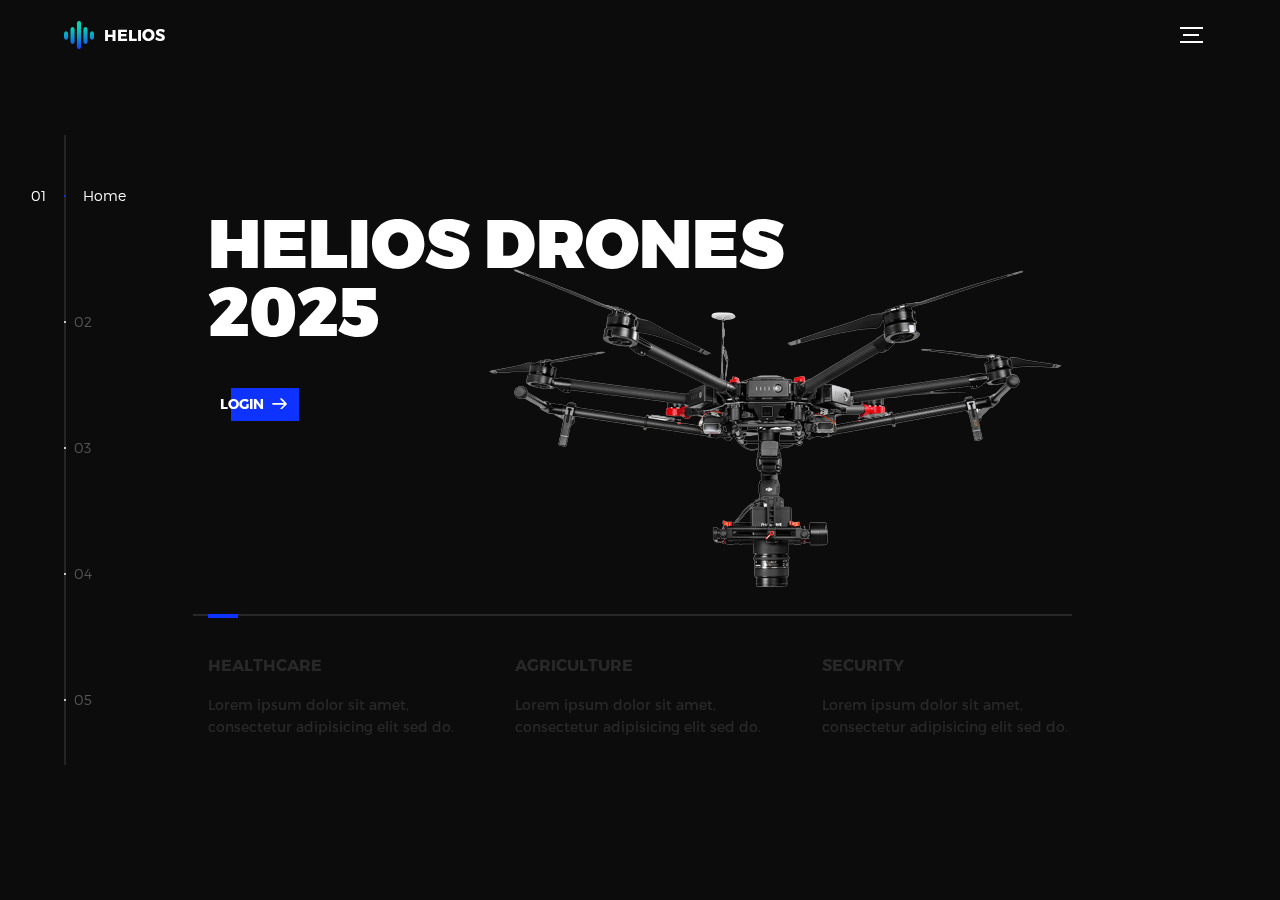
==== index.html @ ccc256ac "fix" ====
<!DOCTYPE html>
<html lang="en">
<head>
  <title>Marxvim Helios</title>
  <meta charset="utf-8">
  <meta name="viewport" content="width=device-width, initial-scale=1">
  <meta http-equiv="X-UA-Compatible" content="IE=edge">
  <meta name="description" content="HTML5 website template">
  <meta name="keywords" content="global, template, html, sass, jquery">
  <meta name="author" content="Bucky Maler">
  <link rel="stylesheet" href="assets/css/main.css">
</head>
<body>

<!-- notification for small viewports and landscape oriented smartphones -->
<div class="device-notification">
  <a class="device-notification--logo" href="#0">
    <img src="assets/img/logo.png" alt="Global">
    <p>Marxvim Helios</p>
  </a>
  <p class="device-notification--message">Global has so much to offer that we must request you orient your device to portrait or find a larger screen. You won't be disappointed.</p>
</div>

<div class="perspective effect-rotate-left">
  <div class="container"><div class="outer-nav--return"></div>
    <div id="viewport" class="l-viewport">
      <div class="l-wrapper">
        <header class="header">
          <a class="header--logo" href="#0">
            <img src="assets/img/logo.png" alt="Global">
            <p>Helios</p>
          </a>
          <button class="header--cta cta">Hire Us</button>
          <div class="header--nav-toggle">
            <span></span>
          </div>
        </header>
        <nav class="l-side-nav">
          <ul class="side-nav">
            <li class="is-active"><span>Home</span></li>
            <li><span>Works</span></li>
            <li><span>About</span></li>
            <li><span>Contact</span></li>
            <li><span>Hire us</span></li>
          </ul>
        </nav>
        <ul class="l-main-content main-content">
          <li class="l-section section section--is-active">
            <div class="intro">
              <div class="intro--banner">
                <h1>HELIOS DRONES<br>2025</h1>
                <button class="cta">Login
                  <svg version="1.1" id="Layer_1" xmlns="http://www.w3.org/2000/svg" xmlns:xlink="http://www.w3.org/1999/xlink" x="0px" y="0px" viewBox="0 0 150 118" style="enable-background:new 0 0 150 118;" xml:space="preserve">
                  <g transform="translate(0.000000,118.000000) scale(0.100000,-0.100000)">
                    <path d="M870,1167c-34-17-55-57-46-90c3-15,81-100,194-211l187-185l-565-1c-431,0-571-3-590-13c-55-28-64-94-18-137c21-20,33-20,597-20h575l-192-193C800,103,794,94,849,39c20-20,39-29,61-29c28,0,63,30,298,262c147,144,272,271,279,282c30,51,23,60-219,304C947,1180,926,1196,870,1167z"/>
                  </g>
                  </svg>
                  <span class="btn-background"></span>
                </button>
                <img src="assets/img/hero-b.png" alt="Welcome">
              </div>
              <div class="intro--options">
                <a href="#0">
                  <h3>HEALTHCARE</h3>
                  <p>Lorem ipsum dolor sit amet, consectetur adipisicing elit sed do.</p>
                </a>
                <a href="#0">
                  <h3>AGRICULTURE</h3>
                  <p>Lorem ipsum dolor sit amet, consectetur adipisicing elit sed do.</p>
                </a>
                <a href="#0">
                  <h3>SECURITY</h3>
                  <p>Lorem ipsum dolor sit amet, consectetur adipisicing elit sed do.</p>
                </a>
              </div>
            </div>
          </li>
          <li class="l-section section">
            <div class="work">
              <h2>Selected work</h2>
              <div class="work--lockup">
                <ul class="slider">
                  <li class="slider--item slider--item-left">
                    <a href="#0">
                      <div class="slider--item-image">
                        <img src="assets/img/hero-b.png" alt="Victory">
                      </div>
                      <p class="slider--item-title">Victory</p>
                      <p class="slider--item-description">Lorem ipsum dolor sit amet, consectetur adipisicing elit sed do.</p>
                    </a>
                  </li>
                  <li class="slider--item slider--item-center">
                    <a href="#0">
                      <div class="slider--item-image">
                        <img src="assets/img/x-c.jpg" alt="Metiew and Smith">
                      </div>
                      <p class="slider--item-title">Metiew &amp; Smith</p>
                      <p class="slider--item-description">Lorem ipsum dolor sit amet, consectetur adipisicing elit sed do.</p>
                    </a>
                  </li>
                  <li class="slider--item slider--item-right">
                    <a href="#0">
                      <div class="slider--item-image">
                        <img src="assets/img/hero-a.png" alt="Alex Nowak">
                      </div>
                      <p class="slider--item-title">Alex Nowak</p>
                      <p class="slider--item-description">Lorem ipsum dolor sit amet, consectetur adipisicing elit sed do.</p>
                    </a>
                  </li>
                </ul>
                <div class="slider--prev">
                  <svg version="1.1" id="Layer_1" xmlns="http://www.w3.org/2000/svg" xmlns:xlink="http://www.w3.org/1999/xlink" x="0px" y="0px"
                  viewBox="0 0 150 118" style="enable-background:new 0 0 150 118;" xml:space="preserve">
                  <g transform="translate(0.000000,118.000000) scale(0.100000,-0.100000)">
                    <path d="M561,1169C525,1155,10,640,3,612c-3-13,1-36,8-52c8-15,134-145,281-289C527,41,562,10,590,10c22,0,41,9,61,29
                    c55,55,49,64-163,278L296,510h575c564,0,576,0,597,20c46,43,37,109-18,137c-19,10-159,13-590,13l-565,1l182,180
                    c101,99,187,188,193,199c16,30,12,57-12,84C631,1174,595,1183,561,1169z"/>
                  </g>
                  </svg>
                </div>
                <div class="slider--next">
                  <svg version="1.1" id="Layer_1" xmlns="http://www.w3.org/2000/svg" xmlns:xlink="http://www.w3.org/1999/xlink" x="0px" y="0px" viewBox="0 0 150 118" style="enable-background:new 0 0 150 118;" xml:space="preserve">
                  <g transform="translate(0.000000,118.000000) scale(0.100000,-0.100000)">
                    <path d="M870,1167c-34-17-55-57-46-90c3-15,81-100,194-211l187-185l-565-1c-431,0-571-3-590-13c-55-28-64-94-18-137c21-20,33-20,597-20h575l-192-193C800,103,794,94,849,39c20-20,39-29,61-29c28,0,63,30,298,262c147,144,272,271,279,282c30,51,23,60-219,304C947,1180,926,1196,870,1167z"/>
                  </g>
                  </svg>
                </div>
              </div>
            </div>
          </li>
          <li class="l-section section">
            <div class="about">
              <div class="about--banner">
                <h2>We<br>believe in<br>passionate<br>people</h2>
                <a href="#0">Career
                  <span>
                    <svg version="1.1" id="Layer_1" xmlns="http://www.w3.org/2000/svg" xmlns:xlink="http://www.w3.org/1999/xlink" x="0px" y="0px" viewBox="0 0 150 118" style="enable-background:new 0 0 150 118;" xml:space="preserve">
                    <g transform="translate(0.000000,118.000000) scale(0.100000,-0.100000)">
                      <path d="M870,1167c-34-17-55-57-46-90c3-15,81-100,194-211l187-185l-565-1c-431,0-571-3-590-13c-55-28-64-94-18-137c21-20,33-20,597-20h575l-192-193C800,103,794,94,849,39c20-20,39-29,61-29c28,0,63,30,298,262c147,144,272,271,279,282c30,51,23,60-219,304C947,1180,926,1196,870,1167z"/>
                    </g>
                    </svg>
                  </span>
                </a>
                <img src="assets/img/about-visual.png" alt="About Us">
              </div>
              <div class="about--options">
                <a href="#0">
                  <h3>Winners</h3>
                </a>
                <a href="#0">
                  <h3>Philosophy</h3>
                </a>
                <a href="#0">
                  <h3>History</h3>
                </a>
              </div>
            </div>
          </li>
          <li class="l-section section">
            <div class="contact">
              <div class="contact--lockup">
                <div class="modal">
                  <div class="modal--information">
                    <p>Pawia 5, 31-154 Kraków, Poland</p>
                    <a href="mailto:ouremail@gmail.com">ouremail@gmail.com</a>
                    <a href="tel:+148126287560">+48 12 628 75 60</a>
                  </div>
                  <ul class="modal--options">
                    <li><a href="#0">Bēhance</a></li>
                    <li><a href="#0">dribbble</a></li>
                    <li><a href="mailto:ouremail@gmail.com">Contact Us</a></li>
                  </ul>
                </div>
              </div>
            </div>
          </li>
          <li class="l-section section">
            <div class="hire">
              <h2>You want us to do</h2>
              <!-- checkout formspree.io for easy form setup -->
              <form class="work-request">
                <div class="work-request--options">
                  <span class="options-a">
                    <input id="opt-1" type="checkbox" value="app design">
                    <label for="opt-1">
                      <svg version="1.1" id="Layer_1" xmlns="http://www.w3.org/2000/svg" xmlns:xlink="http://www.w3.org/1999/xlink" x="0px" y="0px"
                      viewBox="0 0 150 111" style="enable-background:new 0 0 150 111;" xml:space="preserve">
                      <g transform="translate(0.000000,111.000000) scale(0.100000,-0.100000)">
                        <path d="M950,705L555,310L360,505C253,612,160,700,155,700c-6,0-44-34-85-75l-75-75l278-278L550-5l475,475c261,261,475,480,475,485c0,13-132,145-145,145C1349,1100,1167,922,950,705z"/>
                      </g>
                      </svg>
                      App Design
                    </label>
                    <input id="opt-2" type="checkbox" value="graphic design">
                    <label for="opt-2">
                      <svg version="1.1" id="Layer_1" xmlns="http://www.w3.org/2000/svg" xmlns:xlink="http://www.w3.org/1999/xlink" x="0px" y="0px"
                      viewBox="0 0 150 111" style="enable-background:new 0 0 150 111;" xml:space="preserve">
                      <g transform="translate(0.000000,111.000000) scale(0.100000,-0.100000)">
                        <path d="M950,705L555,310L360,505C253,612,160,700,155,700c-6,0-44-34-85-75l-75-75l278-278L550-5l475,475c261,261,475,480,475,485c0,13-132,145-145,145C1349,1100,1167,922,950,705z"/>
                      </g>
                      </svg>
                      Graphic Design
                    </label>
                    <input id="opt-3" type="checkbox" value="motion design">
                    <label for="opt-3">
                      <svg version="1.1" id="Layer_1" xmlns="http://www.w3.org/2000/svg" xmlns:xlink="http://www.w3.org/1999/xlink" x="0px" y="0px"
                      viewBox="0 0 150 111" style="enable-background:new 0 0 150 111;" xml:space="preserve">
                      <g transform="translate(0.000000,111.000000) scale(0.100000,-0.100000)">
                        <path d="M950,705L555,310L360,505C253,612,160,700,155,700c-6,0-44-34-85-75l-75-75l278-278L550-5l475,475c261,261,475,480,475,485c0,13-132,145-145,145C1349,1100,1167,922,950,705z"/>
                      </g>
                      </svg>
                      Motion Design
                    </label>
                  </span>
                  <span class="options-b">
                    <input id="opt-4" type="checkbox" value="ux design">
                    <label for="opt-4">
                      <svg version="1.1" id="Layer_1" xmlns="http://www.w3.org/2000/svg" xmlns:xlink="http://www.w3.org/1999/xlink" x="0px" y="0px"
                      viewBox="0 0 150 111" style="enable-background:new 0 0 150 111;" xml:space="preserve">
                      <g transform="translate(0.000000,111.000000) scale(0.100000,-0.100000)">
                        <path d="M950,705L555,310L360,505C253,612,160,700,155,700c-6,0-44-34-85-75l-75-75l278-278L550-5l475,475c261,261,475,480,475,485c0,13-132,145-145,145C1349,1100,1167,922,950,705z"/>
                      </g>
                      </svg>
                      UX Design
                    </label>
                    <input id="opt-5" type="checkbox" value="webdesign">
                    <label for="opt-5">
                      <svg version="1.1" id="Layer_1" xmlns="http://www.w3.org/2000/svg" xmlns:xlink="http://www.w3.org/1999/xlink" x="0px" y="0px"
                      viewBox="0 0 150 111" style="enable-background:new 0 0 150 111;" xml:space="preserve">
                      <g transform="translate(0.000000,111.000000) scale(0.100000,-0.100000)">
                        <path d="M950,705L555,310L360,505C253,612,160,700,155,700c-6,0-44-34-85-75l-75-75l278-278L550-5l475,475c261,261,475,480,475,485c0,13-132,145-145,145C1349,1100,1167,922,950,705z"/>
                      </g>
                      </svg>
                      Webdesign
                    </label>
                    <input id="opt-6" type="checkbox" value="marketing">
                    <label for="opt-6">
                      <svg version="1.1" id="Layer_1" xmlns="http://www.w3.org/2000/svg" xmlns:xlink="http://www.w3.org/1999/xlink" x="0px" y="0px"
                      viewBox="0 0 150 111" style="enable-background:new 0 0 150 111;" xml:space="preserve">
                      <g transform="translate(0.000000,111.000000) scale(0.100000,-0.100000)">
                        <path d="M950,705L555,310L360,505C253,612,160,700,155,700c-6,0-44-34-85-75l-75-75l278-278L550-5l475,475c261,261,475,480,475,485c0,13-132,145-145,145C1349,1100,1167,922,950,705z"/>
                      </g>
                      </svg>
                      Marketing
                    </label>
                  </span>
                </div>
                <div class="work-request--information">
                  <div class="information-name">
                    <input id="name" type="text" spellcheck="false">
                    <label for="name">Name</label>
                  </div>
                  <div class="information-email">
                    <input id="email" type="email" spellcheck="false">
                    <label for="email">Email</label>
                  </div>
                </div>
                <input type="submit" value="Send Request">
              </form>
            </div>
          </li>
        </ul>
      </div>
    </div>
  </div>
  <ul class="outer-nav">
    <li class="is-active">Home</li>
    <li>Works</li>
    <li>About</li>
    <li>Contact</li>
    <li>Hire us</li>
  </ul>
</div>

<script src="https://ajax.googleapis.com/ajax/libs/jquery/2.2.4/jquery.min.js"></script>
<script>window.jQuery || document.write('<script src="assets/js/vendor/jquery-2.2.4.min.js"><\/script>')</script>
<script src="assets/js/functions-min.js"></script>
</body>
</html>
---- assets/css/main.css ----
@font-face{font-family:'Montserrat';src:url("fonts/Montserrat-Black.eot");src:local("☺"),url("fonts/Montserrat-Black.woff") format("woff"),url("fonts/Montserrat-Black.ttf") format("truetype"),url("fonts/Montserrat-Black.svg") format("svg");font-weight:900;font-style:normal}@font-face{font-family:'Montserrat';src:url("fonts/Montserrat-Bold.eot");src:local("☺"),url("fonts/Montserrat-Bold.woff") format("woff"),url("fonts/Montserrat-Bold.ttf") format("truetype"),url("fonts/Montserrat-Bold.svg") format("svg");font-weight:700;font-style:normal}@font-face{font-family:'Montserrat';src:url("fonts/Montserrat-Regular.eot");src:local("☺"),url("fonts/Montserrat-Regular.woff") format("woff"),url("fonts/Montserrat-Regular.ttf") format("truetype"),url("fonts/Montserrat-Regular.svg") format("svg");font-weight:400;font-style:normal}@font-face{font-family:'Montserrat';src:url("fonts/Montserrat-Light.eot");src:local("☺"),url("fonts/Montserrat-Light.woff") format("woff"),url("fonts/Montserrat-Light.ttf") format("truetype"),url("fonts/Montserrat-Light.svg") format("svg");font-weight:300;font-style:normal}/*! normalize.css v3.0.2 | MIT License | git.io/normalize */html{font-family:sans-serif;-ms-text-size-adjust:100%;-webkit-text-size-adjust:100%}body{margin:0}article,aside,details,figcaption,figure,footer,header,hgroup,main,menu,nav,section,summary{display:block}audio,canvas,progress,video{display:inline-block;vertical-align:baseline}audio:not([controls]){display:none;height:0}[hidden],template{display:none}a{background-color:transparent}a:active,a:hover{outline:0}abbr[title]{border-bottom:1px dotted}b,strong{font-weight:bold}dfn{font-style:italic}h1{font-size:2em;margin:0.67em 0}mark{background:#ff0;color:#000}small{font-size:80%}sub,sup{font-size:75%;line-height:0;position:relative;vertical-align:baseline}sup{top:-0.5em}sub{bottom:-0.25em}img{border:0}svg:not(:root){overflow:hidden}figure{margin:1em 40px}hr{box-sizing:content-box;height:0}pre{overflow:auto}code,kbd,pre,samp{font-family:monospace, monospace;font-size:1em}button,input,optgroup,select,textarea{color:inherit;font:inherit;margin:0}button{overflow:visible}button,select{text-transform:none}button,html input[type="button"],input[type="reset"],input[type="submit"]{-webkit-appearance:button;cursor:pointer}button[disabled],html input[disabled]{cursor:default}button::-moz-focus-inner,input::-moz-focus-inner{border:0;padding:0}input{line-height:normal}input[type="checkbox"],input[type="radio"]{box-sizing:border-box;padding:0}input[type="number"]::-webkit-inner-spin-button,input[type="number"]::-webkit-outer-spin-button{height:auto}input[type="search"]{-webkit-appearance:textfield;box-sizing:content-box}input[type="search"]::-webkit-search-cancel-button,input[type="search"]::-webkit-search-decoration{-webkit-appearance:none}fieldset{border:1px solid #c0c0c0;margin:0 2px;padding:0.35em 0.625em 0.75em}legend{border:0;padding:0}textarea{overflow:auto}optgroup{font-weight:bold}table{border-collapse:collapse;border-spacing:0}td,th{padding:0}::-moz-selection{background:#FFF498}::selection{background:#FFF498}::-moz-selection{background:#FFF498}img::-moz-selection{background:transparent}img::selection{background:transparent}img::-moz-selection{background:transparent}body{-webkit-tap-highlight-color:#FFF498}body{background-color:#0c0c0c;font-size:14px;line-height:1.6;font-family:"Montserrat",sans-serif;color:#fff;-webkit-font-smoothing:antialiased;-webkit-text-size-adjust:100%}.l-viewport{position:relative;width:100%;height:100vh;box-shadow:0 0 45px 5px rgba(0,0,0,0.85);overflow:hidden}.l-wrapper{position:relative;width:1440px;max-width:90%;height:100%;margin:0 auto}.l-side-nav{position:absolute;left:0;display:-webkit-box;display:-webkit-flex;display:-ms-flexbox;display:flex;height:100%;-webkit-box-align:center;-webkit-align-items:center;-ms-flex-align:center;align-items:center}.l-side-nav::before{content:"";position:absolute;top:50%;left:0;-webkit-transform:translateY(-50%);transform:translateY(-50%);width:2px;height:70%;max-height:750px;background-color:#555;opacity:.35;z-index:10}@media (max-width: 1180px){.l-side-nav{display:none}}.l-main-content{position:relative;width:100%;height:100%;margin:0;padding:0;list-style:none}.l-section{position:absolute;width:100%;height:100%}.device-notification{display:none;position:fixed;top:0;left:0;width:100%;height:100%;-webkit-box-orient:vertical;-webkit-box-direction:normal;-webkit-flex-direction:column;-ms-flex-direction:column;flex-direction:column;-webkit-box-align:center;-webkit-align-items:center;-ms-flex-align:center;-ms-grid-row-align:center;align-items:center;-webkit-box-pack:center;-webkit-justify-content:center;-ms-flex-pack:center;justify-content:center;background-color:#0c0c0c;z-index:12}.device-notification--logo{display:-webkit-box;display:-webkit-flex;display:-ms-flexbox;display:flex;-webkit-box-align:center;-webkit-align-items:center;-ms-flex-align:center;align-items:center;text-decoration:none;color:#fff}.device-notification--logo p{margin:0 0 0 10px;font-size:16px;font-weight:700;text-transform:uppercase}.device-notification--message{width:70%;margin:30px 0 0 0;font-weight:700;text-align:center}@media (max-width: 767px) and (min-width: 601px) and (max-height: 680px){.device-notification{display:-webkit-box;display:-webkit-flex;display:-ms-flexbox;display:flex}}@media (max-width: 600px) and (min-width: 480px) and (max-height: 580px){.device-notification{display:-webkit-box;display:-webkit-flex;display:-ms-flexbox;display:flex}}@media (max-width: 736px) and (min-width: 360px) and (orientation: landscape){.device-notification{display:-webkit-box;display:-webkit-flex;display:-ms-flexbox;display:flex}}@media(max-width: 359px){.device-notification{display:-webkit-box;display:-webkit-flex;display:-ms-flexbox;display:flex}}.section{opacity:0;visibility:hidden;-webkit-transition:opacity .4s ease-in-out,visibility 0s .4s;transition:opacity .4s ease-in-out,visibility 0s .4s}.section--is-active{opacity:1;visibility:visible;z-index:1;-webkit-transition:opacity .4s ease-in-out .4s;transition:opacity .4s ease-in-out .4s}.section--next{-webkit-transform:translateY(-45px);transform:translateY(-45px);-webkit-transition:-webkit-transform .4s ease-in-out;transition:-webkit-transform .4s ease-in-out;transition:transform .4s ease-in-out;transition:transform .4s ease-in-out, -webkit-transform .4s ease-in-out}.section--prev{-webkit-transform:translateY(45px);transform:translateY(45px);-webkit-transition:-webkit-transform .4s ease-in-out;transition:-webkit-transform .4s ease-in-out;transition:transform .4s ease-in-out;transition:transform .4s ease-in-out, -webkit-transform .4s ease-in-out}.header{position:absolute;top:0;left:0;display:-webkit-box;display:-webkit-flex;display:-ms-flexbox;display:flex;width:100%;height:70px;-webkit-box-align:center;-webkit-align-items:center;-ms-flex-align:center;align-items:center;-webkit-box-pack:justify;-webkit-justify-content:space-between;-ms-flex-pack:justify;justify-content:space-between;z-index:10}.header--logo{display:-webkit-box;display:-webkit-flex;display:-ms-flexbox;display:flex;-webkit-box-align:center;-webkit-align-items:center;-ms-flex-align:center;align-items:center;text-decoration:none;color:#fff}.header--logo p{margin:0 0 0 10px;font-size:16px;font-weight:700;text-transform:uppercase}.header--nav-toggle{display:-webkit-box;display:-webkit-flex;display:-ms-flexbox;display:flex;width:50px;height:50px;-webkit-box-orient:vertical;-webkit-box-direction:normal;-webkit-flex-direction:column;-ms-flex-direction:column;flex-direction:column;-webkit-box-align:center;-webkit-align-items:center;-ms-flex-align:center;align-items:center;-webkit-box-pack:center;-webkit-justify-content:center;-ms-flex-pack:center;justify-content:center;cursor:pointer}.header--nav-toggle span,.header--nav-toggle::before,.header--nav-toggle::after{content:"";position:relative;width:16px;height:2px;background-color:#fff}.header--nav-toggle::before{bottom:5px;width:23px}.header--nav-toggle::after{top:5px;width:23px}.header--cta{position:absolute;top:50%;left:50%;-webkit-transform:translate(-50%, -50%);transform:translate(-50%, -50%);padding:0 20px;line-height:30px;text-decoration:none;color:#fff;font-weight:700;text-transform:uppercase;background-color:#0f33ff;border:none;opacity:0;visibility:hidden;-webkit-transition:opacity .4s ease-in-out,visibility 0s .4s;transition:opacity .4s ease-in-out,visibility 0s .4s}.header--cta:focus{outline:none}.header--cta.is-active{opacity:1;visibility:visible;-webkit-transition:opacity .4s ease-in-out .4s;transition:opacity .4s ease-in-out .4s}@media (max-width: 767px){.header--cta{display:none}}.side-nav{position:relative;display:-webkit-box;display:-webkit-flex;display:-ms-flexbox;display:flex;width:100px;height:70%;max-height:750px;-webkit-box-orient:vertical;-webkit-box-direction:normal;-webkit-flex-direction:column;-ms-flex-direction:column;flex-direction:column;-webkit-justify-content:space-around;-ms-flex-pack:distribute;justify-content:space-around;margin:0;padding:0;list-style-position:inside;z-index:10}.side-nav>li{position:relative;top:-5px;color:#fff;font-size:6px;cursor:pointer}.side-nav>li span{position:relative;top:3px;left:10px;color:#fff;font-size:14px;font-weight:300;opacity:0;visibility:hidden}.side-nav>li::before{position:absolute;top:3px;left:10px;color:#555;font-size:14px;font-weight:300}.side-nav li:nth-child(1)::before{content:"01"}.side-nav li:nth-child(2)::before{content:"02"}.side-nav li:nth-child(3)::before{content:"03"}.side-nav li:nth-child(4)::before{content:"04"}.side-nav li:nth-child(5)::before{content:"05"}.side-nav li.is-active{color:#0f33ff;-webkit-transition:color .4s ease-in-out;transition:color .4s ease-in-out}.side-nav li.is-active span{opacity:1;visibility:visible;-webkit-transition:opacity .4s ease-in-out;transition:opacity .4s ease-in-out}.side-nav li.is-active::before{left:-33px;color:#fff}.intro{position:relative;display:-webkit-box;display:-webkit-flex;display:-ms-flexbox;display:flex;width:900px;max-width:75%;height:100%;-webkit-box-orient:vertical;-webkit-box-direction:normal;-webkit-flex-direction:column;-ms-flex-direction:column;flex-direction:column;-webkit-box-pack:center;-webkit-justify-content:center;-ms-flex-pack:center;justify-content:center;margin:0 auto}@media (max-width: 1180px){.intro{max-width:100%}}.intro--banner{position:relative;height:475px}.intro--banner::before{content:"";position:absolute;bottom:20px;left:-15px;right:0;height:2px;background-color:#282828}.intro--banner::after{content:"";position:absolute;bottom:18px;left:0;width:30px;height:4px;background-color:#0f33ff}.intro--banner h1{position:relative;font-size:68px;font-weight:900;line-height:1;z-index:1}.intro--banner button{position:relative;padding:5px 17px 5px 12px;font-weight:700;text-transform:uppercase;background-color:transparent;border:none}.intro--banner button .btn-background{position:absolute;top:0;left:23px;right:0;height:100%;background-color:#0f33ff;z-index:-1;-webkit-transition:left .2s ease-in-out;transition:left .2s ease-in-out}.intro--banner button:hover .btn-background{left:0}.intro--banner button:focus{outline:none}.intro--banner button svg{position:relative;left:5px;width:15px;fill:#fff}.intro--banner img{position:absolute;bottom:21px;right:-12px}.intro--options{display:-webkit-box;display:-webkit-flex;display:-ms-flexbox;display:flex;-webkit-box-pack:justify;-webkit-justify-content:space-between;-ms-flex-pack:justify;justify-content:space-between;margin:0;padding:0;list-style:none}.intro--options>a{max-width:250px;text-decoration:none;color:#282828;-webkit-transition:color .2s ease-in-out;transition:color .2s ease-in-out}.intro--options>a:hover{color:#fff}.intro--options h3{font-size:16px;text-transform:uppercase}.intro--options p{margin-bottom:0}@media (max-width: 900px){.intro--banner{height:380px}.intro--banner h1{font-size:55px}.intro--banner img{width:430px}.intro--options>a{margin-right:30px}.intro--options>a:last-child{margin-right:0}}@media (max-width: 767px){.intro--banner{height:305px}.intro--banner h1{font-size:44px}.intro--banner img{width:330px}.intro--options{display:block}.intro--options>a{display:block;max-width:100%;margin:0 0 30px 0}.intro--options>a:last-child{margin-bottom:0}}@media (max-width: 600px){.intro--banner{height:360px}.intro--banner h1{font-size:55px}.intro--banner img{display:none}}@media (max-width: 600px) and (max-height: 750px){.intro--banner{height:auto}.intro--banner::before,.intro--banner::after{display:none}.intro--banner h1{margin-top:0}.intro--options{display:none}}.work{position:relative;display:-webkit-box;display:-webkit-flex;display:-ms-flexbox;display:flex;width:960px;max-width:80%;height:100%;-webkit-box-orient:vertical;-webkit-box-direction:normal;-webkit-flex-direction:column;-ms-flex-direction:column;flex-direction:column;-webkit-box-pack:center;-webkit-justify-content:center;-ms-flex-pack:center;justify-content:center;margin:0 auto}@media (max-width: 1180px){.work{max-width:100%}}.work h2{margin:0 0 20px 0;font-size:30px;text-align:center}.work--lockup{position:relative}.work--lockup .slider{position:relative;display:-webkit-box;display:-webkit-flex;display:-ms-flexbox;display:flex;width:80%;margin:0 auto;padding:0;list-style:none}.work--lockup .slider--item{position:absolute;display:none;text-align:center}.work--lockup .slider--item a{text-decoration:none;color:#858585}.work--lockup .slider--item-title{margin-top:10px;font-size:12px;font-weight:700;text-transform:uppercase}.work--lockup .slider--item-description{display:none;max-width:250px;margin:0 auto}.work--lockup .slider--item-image{width:150px;height:150px;margin:0 auto;border-radius:50%;overflow:hidden}.work--lockup .slider--item-image img{width:100%}.work--lockup .slider--item-left{top:50%;left:0;-webkit-transform:translateY(-50%);transform:translateY(-50%);display:block}.work--lockup .slider--item-right{top:50%;right:0;-webkit-transform:translateY(-50%);transform:translateY(-50%);display:block}.work--lockup .slider--item-center{position:relative;top:30px;left:50%;-webkit-transform:translateX(-50%);transform:translateX(-50%);display:block}.work--lockup .slider--item-center a{color:#fff}.work--lockup .slider--item-center .slider--item-title{margin-top:25px;font-size:16px}.work--lockup .slider--item-center .slider--item-description{display:block}.work--lockup .slider--item-center .slider--item-image{width:300px;height:300px}.work--lockup .slider--next,.work--lockup .slider--prev{position:absolute;top:160px;display:-webkit-box;display:-webkit-flex;display:-ms-flexbox;display:flex;width:50px;height:50px;-webkit-box-align:center;-webkit-align-items:center;-ms-flex-align:center;align-items:center;-webkit-box-pack:center;-webkit-justify-content:center;-ms-flex-pack:center;justify-content:center;background-color:#282828;border-radius:50%;cursor:pointer}.work--lockup .slider--next svg,.work--lockup .slider--prev svg{width:20px;fill:#fff}.work--lockup .slider--next{right:0}.work--lockup .slider--prev{left:0}@media (max-width: 900px){.work--lockup .slider--item-image{width:120px;height:120px}.work--lockup .slider--item-center .slider--item-image{width:240px;height:240px}.work--lockup .slider--next,.work--lockup .slider--prev{top:130px}}@media (max-width: 767px){.work--lockup .slider{width:75%}.work--lockup .slider--item-image{width:90px;height:90px}.work--lockup .slider--item-center .slider--item-image{width:190px;height:190px}.work--lockup .slider--next,.work--lockup .slider--prev{top:105px}}@media (max-width: 600px){.work--lockup .slider{width:auto}.work--lockup .slider--item-left,.work--lockup .slider--item-right{display:none}}.about{position:relative;display:-webkit-box;display:-webkit-flex;display:-ms-flexbox;display:flex;width:900px;max-width:75%;height:100%;-webkit-box-orient:vertical;-webkit-box-direction:normal;-webkit-flex-direction:column;-ms-flex-direction:column;flex-direction:column;-webkit-box-pack:center;-webkit-justify-content:center;-ms-flex-pack:center;justify-content:center;margin:0 auto}@media (max-width: 1180px){.about{max-width:100%}}.about--banner{position:relative;height:475px}.about--banner::before{content:"";position:absolute;top:20px;left:200px;-webkit-transform:rotate(-25deg);transform:rotate(-25deg);border:5px solid #0f33ff;border-right-color:transparent;border-bottom-color:transparent}.about--banner::after{content:"";position:absolute;top:75px;left:400px;-webkit-transform:rotate(45deg);transform:rotate(45deg);width:10px;height:10px;background-color:#0f33ff}.about--banner h2{position:relative;margin-top:35px;font-size:68px;font-weight:900;line-height:1;z-index:1}.about--banner h2::before{content:"";position:absolute;top:60px;left:268px;width:30px;height:30px;background-color:#0f33ff;border-radius:50%}.about--banner h2::after{content:"";position:absolute;top:255px;left:255px;width:10px;height:10px;background-color:#0f33ff}.about--banner a{padding:5px 17px 5px 0;text-decoration:none;color:#fff;font-weight:700;text-transform:uppercase;background-color:transparent}.about--banner a:hover svg{left:10px}.about--banner a svg{position:relative;left:5px;width:15px;fill:#fff;-webkit-transition:left .2s ease-in-out;transition:left .2s ease-in-out}.about--banner img{position:absolute;bottom:-90px;right:-12px}.about--options{display:-webkit-box;display:-webkit-flex;display:-ms-flexbox;display:flex;max-width:600px;-webkit-box-pack:justify;-webkit-justify-content:space-between;-ms-flex-pack:justify;justify-content:space-between;margin:0;padding:0;list-style:none}.about--options>a{position:relative;width:150px;height:75px;text-decoration:none;color:#fff;border:10px solid #0f33ff;background-position:center;background-size:cover;background-repeat:no-repeat}.about--options>a:nth-child(1){background-image:url("../img/about-winners.jpg")}.about--options>a:nth-child(2){background-image:url("../img/about-philosophy.jpg")}.about--options>a:nth-child(3){background-image:url("../img/about-history.jpg")}.about--options>a:hover h3{bottom:-50px}.about--options h3{position:absolute;bottom:-38px;left:10px;font-size:16px;text-transform:uppercase;-webkit-transition:bottom .2s ease-in-out,left .2s ease-in-out;transition:bottom .2s ease-in-out,left .2s ease-in-out}@media (max-width: 767px){.about--banner{height:305px}.about--banner::before{top:0;left:125px}.about--banner::after{top:35px;left:260px}.about--banner h2{margin-top:10px;font-size:44px}.about--banner h2::before{top:28px;left:168px}.about--banner h2::after{top:163px;left:163px}.about--banner img{width:315px}}@media (max-width: 600px){.about--banner{height:auto}.about--banner::before{left:155px}.about--banner::after{left:310px}.about--banner h2{margin-top:0;font-size:55px}.about--banner h2::before{top:43px;left:214px}.about--banner h2::after{top:205px;left:205px}.about--banner img{display:none}.about--options{display:none}}.contact{position:fixed;top:0;left:0;width:100%;height:100%;background-image:url("../img/contact-visual.png");background-position:center;background-size:cover;background-repeat:no-repeat}.contact--lockup{position:relative;display:-webkit-box;display:-webkit-flex;display:-ms-flexbox;display:flex;width:900px;max-width:75%;height:100%;-webkit-box-align:center;-webkit-align-items:center;-ms-flex-align:center;align-items:center;-webkit-box-pack:end;-webkit-justify-content:flex-end;-ms-flex-pack:end;justify-content:flex-end;margin:0 auto}@media (max-width: 1180px){.contact--lockup{max-width:90%}}@media (max-width: 767px){.contact--lockup{-webkit-box-pack:center;-webkit-justify-content:center;-ms-flex-pack:center;justify-content:center}}.contact--lockup .modal{padding:45px 45px;text-align:center;background-color:#0c0c0c;box-shadow:0 0 30px 0 rgba(0,0,0,0.75)}.contact--lockup .modal--information p,.contact--lockup .modal--information a{display:block;margin:14px 0;text-decoration:none;color:#fff;font-weight:700}.contact--lockup .modal--information p{margin-top:0}.contact--lockup .modal--options{margin:0;padding:0;list-style:none}.contact--lockup .modal--options>li{width:130px;margin:0 auto 25px auto}.contact--lockup .modal--options li:nth-child(1){background-color:#1769ff}.contact--lockup .modal--options li:nth-child(2){background-color:#ea4c89}.contact--lockup .modal--options li:nth-child(3){margin-bottom:0;background-color:#0f33ff;text-transform:uppercase}.contact--lockup .modal--options a{display:block;width:100%;padding:8px 0;text-decoration:none;color:#fff;font-weight:700}.hire{position:relative;display:-webkit-box;display:-webkit-flex;display:-ms-flexbox;display:flex;width:700px;max-width:75%;height:100%;-webkit-box-orient:vertical;-webkit-box-direction:normal;-webkit-flex-direction:column;-ms-flex-direction:column;flex-direction:column;-webkit-box-pack:center;-webkit-justify-content:center;-ms-flex-pack:center;justify-content:center;margin:0 auto}@media (max-width: 1180px){.hire{max-width:100%}}.hire h2{margin:0 0 20px 0;font-size:30px;text-align:center}.work-request{display:-webkit-box;display:-webkit-flex;display:-ms-flexbox;display:flex;width:100%;-webkit-box-orient:vertical;-webkit-box-direction:normal;-webkit-flex-direction:column;-ms-flex-direction:column;flex-direction:column;-webkit-box-align:center;-webkit-align-items:center;-ms-flex-align:center;align-items:center;color:#fff}.work-request input[type="submit"]{width:400px;max-width:100%;line-height:50px;font-size:16px;font-weight:700;text-transform:uppercase;background-color:#0f33ff;border:none;border-radius:0}.work-request input[type="submit"]:focus{outline:none}.work-request--options{display:-webkit-box;display:-webkit-flex;display:-ms-flexbox;display:flex;width:100%;-webkit-box-orient:vertical;-webkit-box-direction:normal;-webkit-flex-direction:column;-ms-flex-direction:column;flex-direction:column;-webkit-box-align:center;-webkit-align-items:center;-ms-flex-align:center;align-items:center;margin:30px 0}.work-request--options .options-a{display:-webkit-box;display:-webkit-flex;display:-ms-flexbox;display:flex;width:100%;-webkit-box-pack:justify;-webkit-justify-content:space-between;-ms-flex-pack:justify;justify-content:space-between}.work-request--options .options-b{display:-webkit-box;display:-webkit-flex;display:-ms-flexbox;display:flex;width:72%;-webkit-flex-wrap:wrap;-ms-flex-wrap:wrap;flex-wrap:wrap;-webkit-justify-content:space-around;-ms-flex-pack:distribute;justify-content:space-around}.work-request--options label{display:block;width:200px;margin-bottom:30px;line-height:50px;font-size:16px;font-weight:700;text-align:center;border:2px solid #fff;cursor:pointer;-webkit-transition:background-color .2s ease-in-out,border-color .2s ease-in-out;transition:background-color .2s ease-in-out,border-color .2s ease-in-out}.work-request--options label svg{position:relative;left:-5px;width:0;fill:#fff;-webkit-transition:width .2s ease-in-out;transition:width .2s ease-in-out}.work-request--options input[type="checkbox"]{display:none}.work-request--options input[type="checkbox"]:checked+label{background-color:#0f33ff;border-color:#0f33ff}.work-request--options input[type="checkbox"]:checked+label svg{width:15px}.work-request--information{display:-webkit-box;display:-webkit-flex;display:-ms-flexbox;display:flex;width:100%;-webkit-box-pack:justify;-webkit-justify-content:space-between;-ms-flex-pack:justify;justify-content:space-between;margin-bottom:60px}.work-request--information .information-name,.work-request--information .information-email{position:relative;width:45%;height:50px;font-size:30px;font-weight:300}.work-request--information input[type="text"],.work-request--information input[type="email"]{width:100%;padding:0 0 5px 0;background-color:transparent;border:none;border-bottom:1px solid #fff;border-radius:0}.work-request--information input[type="text"]:focus,.work-request--information input[type="email"]:focus{outline:none;background-color:#0c0c0c}.work-request--information label{position:absolute;top:0;left:0;pointer-events:none;-webkit-transition:top .2s ease-in-out,font-size .2s ease-in-out;transition:top .2s ease-in-out,font-size .2s ease-in-out}.work-request--information input:focus+label,.work-request--information input.has-value+label{top:-15px;font-size:14px}@media (max-width: 767px){.work-request--options{-webkit-box-orient:horizontal;-webkit-box-direction:normal;-webkit-flex-direction:row;-ms-flex-direction:row;flex-direction:row;-webkit-justify-content:space-around;-ms-flex-pack:distribute;justify-content:space-around}.work-request--options .options-a,.work-request--options .options-b{display:block;width:auto}}@media (max-width: 600px){.work-request--options{margin:20px 0}}@media (max-width: 600px) and (max-width: 415px){.work-request--options{-webkit-box-pack:justify;-webkit-justify-content:space-between;-ms-flex-pack:justify;justify-content:space-between}}@media (max-width: 600px){.work-request--options label{width:150px;margin-bottom:15px;font-size:14px}.work-request--options input[type="checkbox"]:checked+label svg{width:12px}.work-request--information{margin-bottom:30px}.work-request--information .information-name,.work-request--information .information-email{height:40px;font-size:24px}}.perspective{position:relative;width:100%;height:100%;overflow:hidden}.perspective--modalview{position:fixed;-webkit-perspective:1500px;perspective:1500px}.container{position:relative;-webkit-transform:translateZ(0) translateX(0) rotateY(0deg);transform:translateZ(0) translateX(0) rotateY(0deg);min-height:100%;outline:30px solid #0f33ff;-webkit-transition:-webkit-transform .4s;transition:-webkit-transform .4s;transition:transform .4s;transition:transform .4s, -webkit-transform .4s}.modalview .container{position:absolute;width:100%;height:100%;overflow:hidden;-webkit-backface-visibility:hidden;backface-visibility:hidden}.effect-rotate-left .container{-webkit-transform-origin:0% 50%;transform-origin:0% 50%;-webkit-transition:-webkit-transform .4s;transition:-webkit-transform .4s;transition:transform .4s;transition:transform .4s, -webkit-transform .4s}.effect-rotate-left--animate .container{-webkit-transform:translateZ(-1800px) translateX(-50%) rotateY(45deg);transform:translateZ(-1800px) translateX(-50%) rotateY(45deg);outline:30px solid #0f33ff}.outer-nav{position:absolute;top:50%;left:55%;-webkit-transform:translateY(-50%);transform:translateY(-50%);-webkit-transform-style:preserve-3d;transform-style:preserve-3d;margin:0;padding:0;list-style:none;text-align:center;visibility:hidden;-webkit-transition:visibility 0s .2s;transition:visibility 0s .2s}.outer-nav.is-vis{visibility:visible}.outer-nav--return{position:absolute;top:0;left:0;width:100%;height:100%;display:none;cursor:pointer;z-index:11}.outer-nav--return.is-vis{display:block}.outer-nav>li{-webkit-transform-style:preserve-3d;transform-style:preserve-3d;-webkit-transform:translateX(350px) translateZ(-1000px);transform:translateX(350px) translateZ(-1000px);font-size:55px;font-weight:900;opacity:0;cursor:pointer;-webkit-transition:opacity .2s,-webkit-transform .2s;transition:opacity .2s,-webkit-transform .2s;transition:transform .2s,opacity .2s;transition:transform .2s,opacity .2s,-webkit-transform .2s}.outer-nav>li.is-vis{-webkit-transform:translateX(0) translateZ(0);transform:translateX(0) translateZ(0);opacity:1;-webkit-transition:opacity .4s,-webkit-transform .4s;transition:opacity .4s,-webkit-transform .4s;transition:transform .4s,opacity .4s;transition:transform .4s,opacity .4s,-webkit-transform .4s}.outer-nav>li::before{content:"";position:absolute;top:50%;left:50%;-webkit-transform:translate(-50%, -25%);transform:translate(-50%, -25%);width:110%;height:15px;opacity:0;background-color:#0f33ff}.outer-nav>li.is-active::before{opacity:1}@media (max-width: 767px){.outer-nav>li{font-size:44px}}@media (max-width: 600px){.outer-nav>li{font-size:34px}}.outer-nav li.is-vis:nth-child(2){-webkit-transition-delay:.04s;transition-delay:.04s}.outer-nav li.is-vis:nth-child(3){-webkit-transition-delay:.08s;transition-delay:.08s}.outer-nav li.is-vis:nth-child(4){-webkit-transition-delay:.12s;transition-delay:.12s}.outer-nav li.is-vis:nth-child(5){-webkit-transition-delay:.16s;transition-delay:.16s}
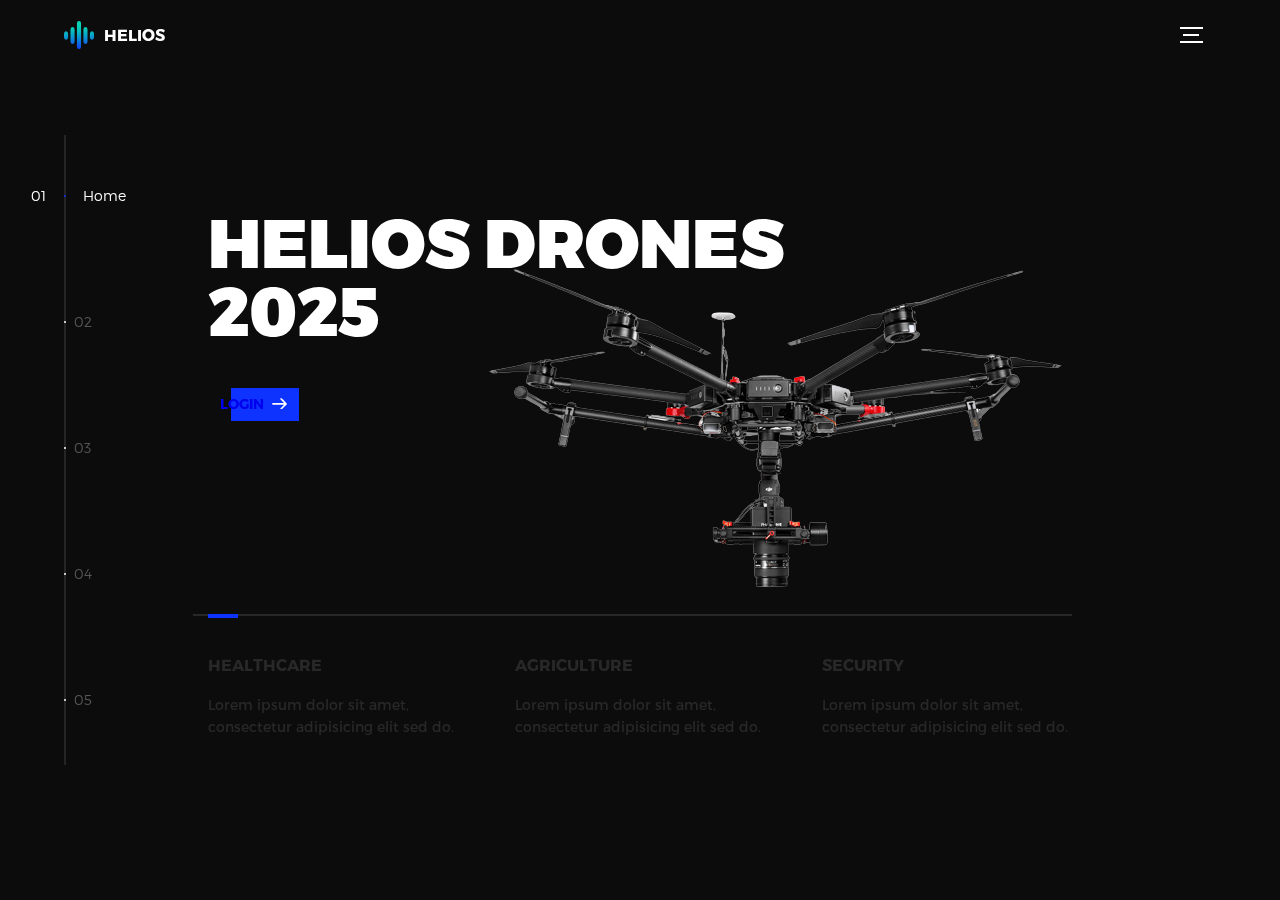
==== commit 61e1b0f7: "updated code" ====
--- a/index.html
+++ b/index.html
@@ -49,6 +49,8 @@
             <div class="intro">
               <div class="intro--banner">
                 <h1>HELIOS DRONES<br>2025</h1>
+                <a href="/penrose-care/pc.html">
+<!--                  <button>Login&ndash;&gt;-->
                 <button class="cta">Login
                   <svg version="1.1" id="Layer_1" xmlns="http://www.w3.org/2000/svg" xmlns:xlink="http://www.w3.org/1999/xlink" x="0px" y="0px" viewBox="0 0 150 118" style="enable-background:new 0 0 150 118;" xml:space="preserve">
                   <g transform="translate(0.000000,118.000000) scale(0.100000,-0.100000)">
@@ -57,6 +59,7 @@
                   </svg>
                   <span class="btn-background"></span>
                 </button>
+                </a>
                 <img src="assets/img/hero-b.png" alt="Welcome">
               </div>
               <div class="intro--options">
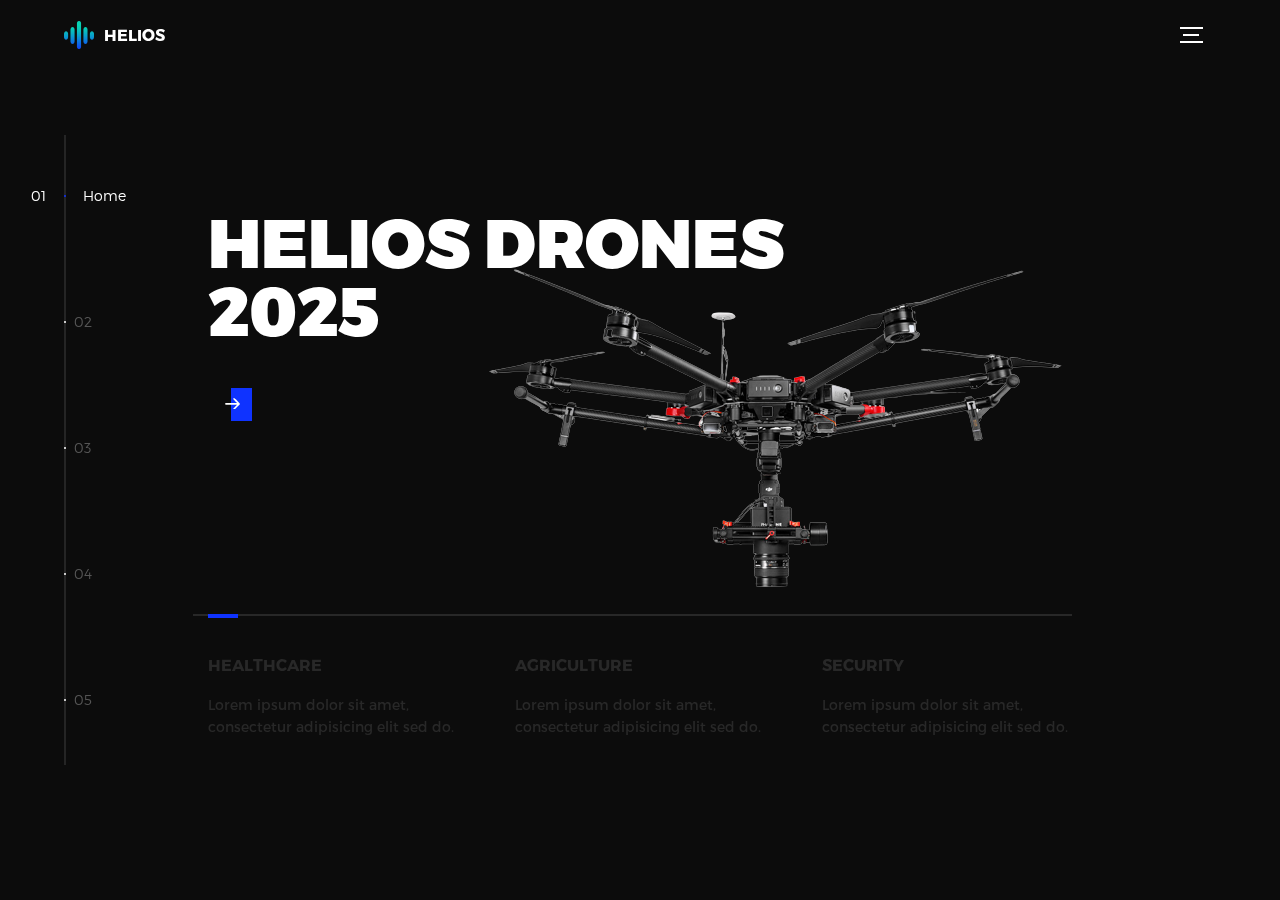
==== commit 64c249b0: "minor updates" ====
--- a/index.html
+++ b/index.html
@@ -51,7 +51,7 @@
                 <h1>HELIOS DRONES<br>2025</h1>
                 <a href="/penrose-care/pc.html">
 <!--                  <button>Login&ndash;&gt;-->
-                <button class="cta">Login
+                <button class="cta">
                   <svg version="1.1" id="Layer_1" xmlns="http://www.w3.org/2000/svg" xmlns:xlink="http://www.w3.org/1999/xlink" x="0px" y="0px" viewBox="0 0 150 118" style="enable-background:new 0 0 150 118;" xml:space="preserve">
                   <g transform="translate(0.000000,118.000000) scale(0.100000,-0.100000)">
                     <path d="M870,1167c-34-17-55-57-46-90c3-15,81-100,194-211l187-185l-565-1c-431,0-571-3-590-13c-55-28-64-94-18-137c21-20,33-20,597-20h575l-192-193C800,103,794,94,849,39c20-20,39-29,61-29c28,0,63,30,298,262c147,144,272,271,279,282c30,51,23,60-219,304C947,1180,926,1196,870,1167z"/>
@@ -144,7 +144,7 @@
                     </svg>
                   </span>
                 </a>
-                <img src="assets/img/about-visual.png" alt="About Us">
+                <img src="assets/img/introduction-visual.png" alt="About Us">
               </div>
               <div class="about--options">
                 <a href="#0">
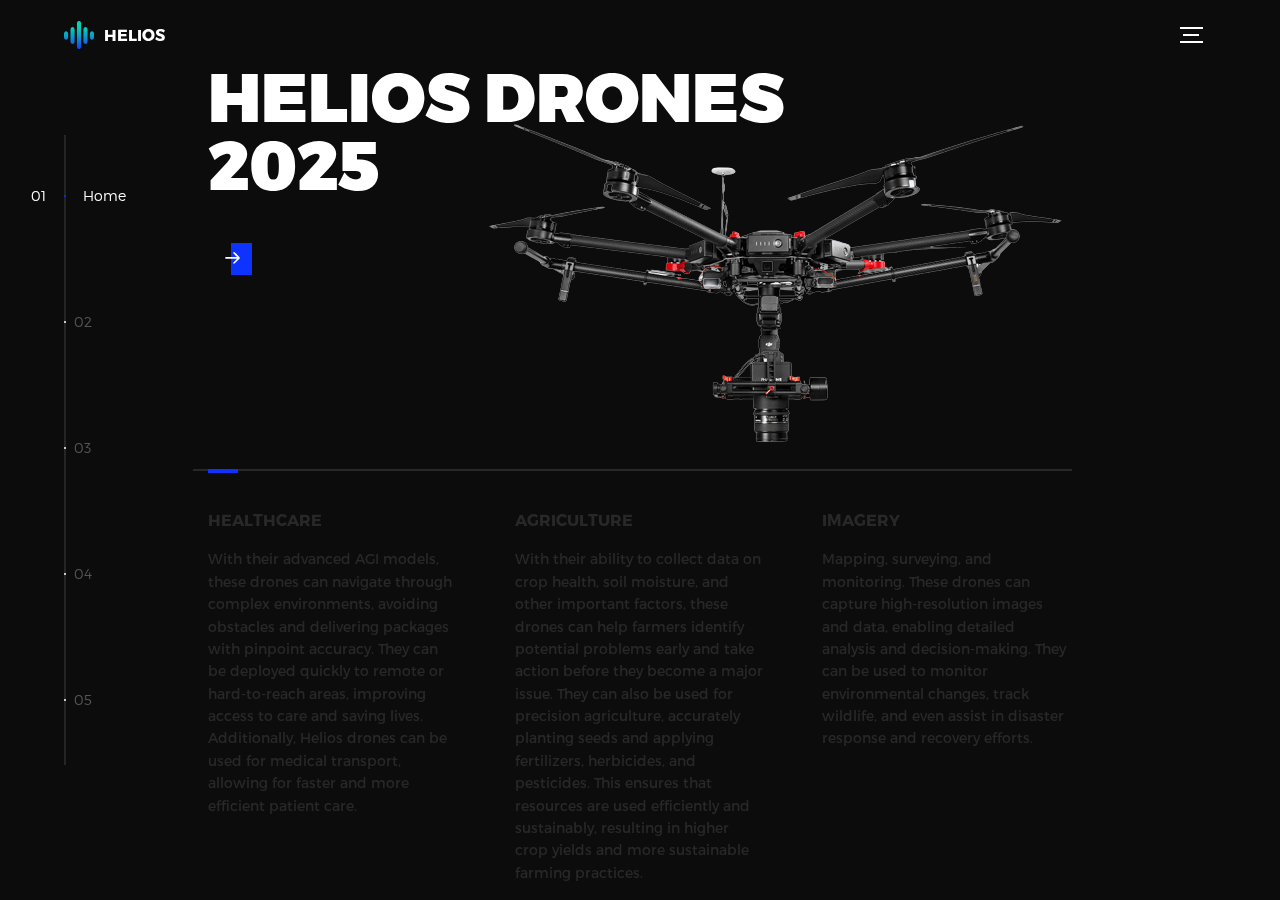
==== commit 708fcf6b: "updated content" ====
--- a/index.html
+++ b/index.html
@@ -65,15 +65,15 @@
               <div class="intro--options">
                 <a href="#0">
                   <h3>HEALTHCARE</h3>
-                  <p>Lorem ipsum dolor sit amet, consectetur adipisicing elit sed do.</p>
+                  <p>With their advanced AGI models, these drones can navigate through complex environments, avoiding obstacles and delivering packages with pinpoint accuracy. They can be deployed quickly to remote or hard-to-reach areas, improving access to care and saving lives. Additionally, Helios drones can be used for medical transport, allowing for faster and more efficient patient care.</p>
                 </a>
                 <a href="#0">
                   <h3>AGRICULTURE</h3>
-                  <p>Lorem ipsum dolor sit amet, consectetur adipisicing elit sed do.</p>
-                </a>
-                <a href="#0">
-                  <h3>SECURITY</h3>
-                  <p>Lorem ipsum dolor sit amet, consectetur adipisicing elit sed do.</p>
+                  <p>With their ability to collect data on crop health, soil moisture, and other important factors, these drones can help farmers identify potential problems early and take action before they become a major issue. They can also be used for precision agriculture, accurately planting seeds and applying fertilizers, herbicides, and pesticides. This ensures that resources are used efficiently and sustainably, resulting in higher crop yields and more sustainable farming practices.</p>
+                </a>
+                <a href="#0">
+                  <h3>IMAGERY</h3>
+                  <p> Mapping, surveying, and monitoring. These drones can capture high-resolution images and data, enabling detailed analysis and decision-making. They can be used to monitor environmental changes, track wildlife, and even assist in disaster response and recovery efforts.</p>
                 </a>
               </div>
             </div>
@@ -88,8 +88,8 @@
                       <div class="slider--item-image">
                         <img src="assets/img/hero-b.png" alt="Victory">
                       </div>
-                      <p class="slider--item-title">Victory</p>
-                      <p class="slider--item-description">Lorem ipsum dolor sit amet, consectetur adipisicing elit sed do.</p>
+                      <p class="slider--item-title">HELIOS X-CLASS VICTORY SERIES</p>
+                      <p class="slider--item-description">DS1 Quadcopter<br> available in 2025</p>
                     </a>
                   </li>
                   <li class="slider--item slider--item-center">
@@ -97,8 +97,8 @@
                       <div class="slider--item-image">
                         <img src="assets/img/x-c.jpg" alt="Metiew and Smith">
                       </div>
-                      <p class="slider--item-title">Metiew &amp; Smith</p>
-                      <p class="slider--item-description">Lorem ipsum dolor sit amet, consectetur adipisicing elit sed do.</p>
+                      <p class="slider--item-title">Helios X-Class Delta Series</p>
+                      <p class="slider--item-description">DS2 Octocopter<br> available in 2025</p>
                     </a>
                   </li>
                   <li class="slider--item slider--item-right">
@@ -106,8 +106,8 @@
                       <div class="slider--item-image">
                         <img src="assets/img/hero-a.png" alt="Alex Nowak">
                       </div>
-                      <p class="slider--item-title">Alex Nowak</p>
-                      <p class="slider--item-description">Lorem ipsum dolor sit amet, consectetur adipisicing elit sed do.</p>
+                      <p class="slider--item-title">Helios X-Class Delta Series</p>
+                        <p class="slider--item-description">DS1 Octocopter<br> available in 2025</p>
                     </a>
                   </li>
                 </ul>
@@ -164,14 +164,14 @@
               <div class="contact--lockup">
                 <div class="modal">
                   <div class="modal--information">
-                    <p>Pawia 5, 31-154 Kraków, Poland</p>
-                    <a href="mailto:ouremail@gmail.com">ouremail@gmail.com</a>
-                    <a href="tel:+148126287560">+48 12 628 75 60</a>
+                    <p>Marvim, Minnesota, USA</p>
+                    <a href="mailto:ouremail@gmail.com">admin@marxvim.com</a>
+                    <a href="tel:+148126287560">+1 651-243-5449</a>
                   </div>
                   <ul class="modal--options">
-                    <li><a href="#0">Bēhance</a></li>
-                    <li><a href="#0">dribbble</a></li>
-                    <li><a href="mailto:ouremail@gmail.com">Contact Us</a></li>
+                    <li><a href="https://www.marxvim.com">Marxvim</a></li>
+                    <li><a href="https://www.marxvim.com/penrose-care">Penrose Care</a></li>
+                    <li><a href="mailto:admin@marxvim.com">Contact Us</a></li>
                   </ul>
                 </div>
               </div>
@@ -192,7 +192,7 @@
                         <path d="M950,705L555,310L360,505C253,612,160,700,155,700c-6,0-44-34-85-75l-75-75l278-278L550-5l475,475c261,261,475,480,475,485c0,13-132,145-145,145C1349,1100,1167,922,950,705z"/>
                       </g>
                       </svg>
-                      App Design
+                      Build Drone
                     </label>
                     <input id="opt-2" type="checkbox" value="graphic design">
                     <label for="opt-2">
@@ -202,7 +202,7 @@
                         <path d="M950,705L555,310L360,505C253,612,160,700,155,700c-6,0-44-34-85-75l-75-75l278-278L550-5l475,475c261,261,475,480,475,485c0,13-132,145-145,145C1349,1100,1167,922,950,705z"/>
                       </g>
                       </svg>
-                      Graphic Design
+                      Take Images
                     </label>
                     <input id="opt-3" type="checkbox" value="motion design">
                     <label for="opt-3">
@@ -212,7 +212,7 @@
                         <path d="M950,705L555,310L360,505C253,612,160,700,155,700c-6,0-44-34-85-75l-75-75l278-278L550-5l475,475c261,261,475,480,475,485c0,13-132,145-145,145C1349,1100,1167,922,950,705z"/>
                       </g>
                       </svg>
-                      Motion Design
+                      Deliver Package
                     </label>
                   </span>
                   <span class="options-b">
@@ -224,7 +224,7 @@
                         <path d="M950,705L555,310L360,505C253,612,160,700,155,700c-6,0-44-34-85-75l-75-75l278-278L550-5l475,475c261,261,475,480,475,485c0,13-132,145-145,145C1349,1100,1167,922,950,705z"/>
                       </g>
                       </svg>
-                      UX Design
+                      Purchase Drone
                     </label>
                     <input id="opt-5" type="checkbox" value="webdesign">
                     <label for="opt-5">
@@ -234,7 +234,7 @@
                         <path d="M950,705L555,310L360,505C253,612,160,700,155,700c-6,0-44-34-85-75l-75-75l278-278L550-5l475,475c261,261,475,480,475,485c0,13-132,145-145,145C1349,1100,1167,922,950,705z"/>
                       </g>
                       </svg>
-                      Webdesign
+                      Repair Drone
                     </label>
                     <input id="opt-6" type="checkbox" value="marketing">
                     <label for="opt-6">
@@ -244,7 +244,7 @@
                         <path d="M950,705L555,310L360,505C253,612,160,700,155,700c-6,0-44-34-85-75l-75-75l278-278L550-5l475,475c261,261,475,480,475,485c0,13-132,145-145,145C1349,1100,1167,922,950,705z"/>
                       </g>
                       </svg>
-                      Marketing
+                      Ask Questions
                     </label>
                   </span>
                 </div>
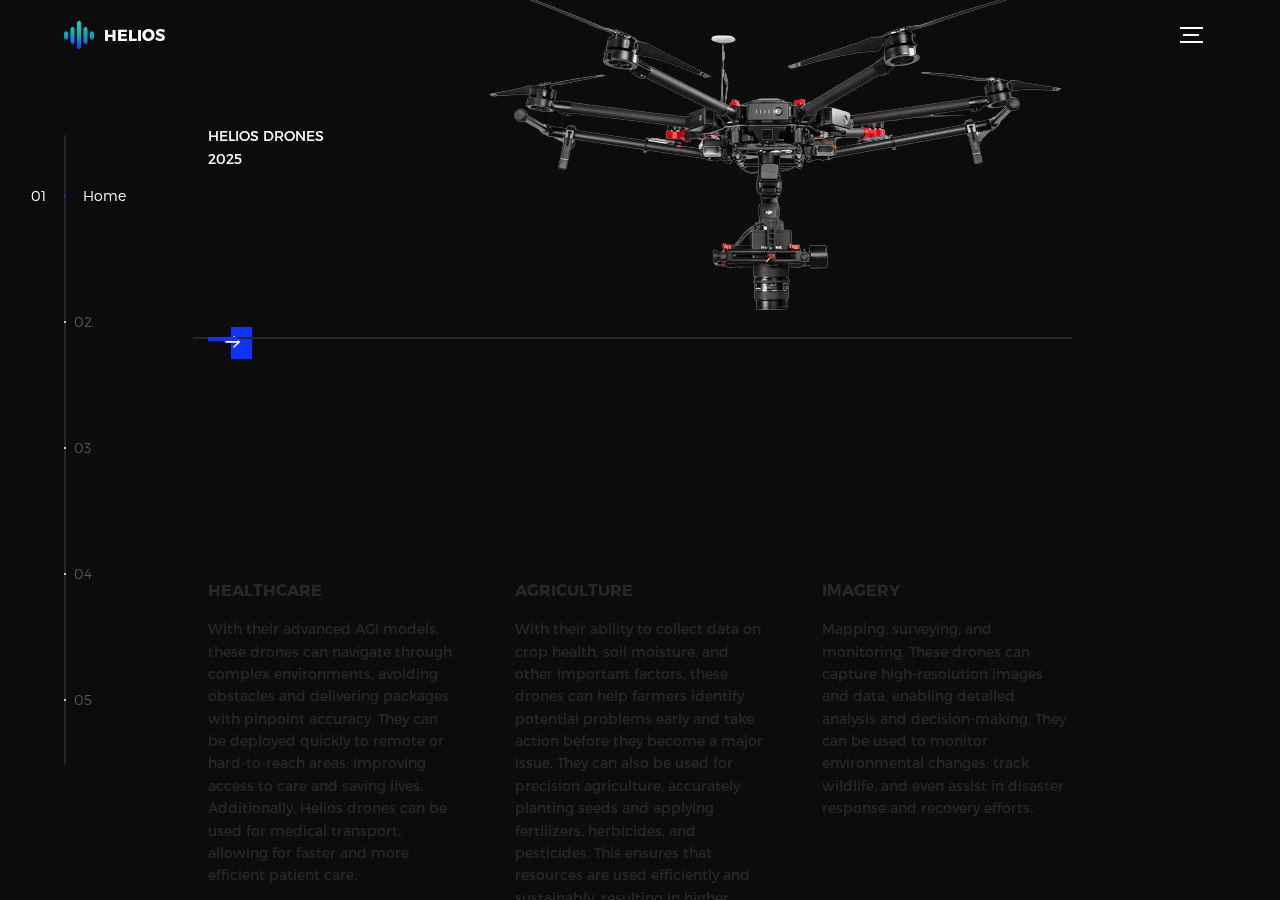
==== commit 7b360a86: "updated font" ====
--- a/index.html
+++ b/index.html
@@ -48,9 +48,11 @@
           <li class="l-section section section--is-active">
             <div class="intro">
               <div class="intro--banner">
+                </br></br></br></br></br></br></br></br
                 <h1>HELIOS DRONES<br>2025</h1>
                 <a href="/penrose-care/pc.html">
 <!--                  <button>Login&ndash;&gt;-->
+                  </br></br></br></br></br></br></br></br>
                 <button class="cta">
                   <svg version="1.1" id="Layer_1" xmlns="http://www.w3.org/2000/svg" xmlns:xlink="http://www.w3.org/1999/xlink" x="0px" y="0px" viewBox="0 0 150 118" style="enable-background:new 0 0 150 118;" xml:space="preserve">
                   <g transform="translate(0.000000,118.000000) scale(0.100000,-0.100000)">
@@ -62,16 +64,18 @@
                 </a>
                 <img src="assets/img/hero-b.png" alt="Welcome">
               </div>
+              </br></br></br></br></br></br></br></br></br>
+
               <div class="intro--options">
-                <a href="#0">
+                <a href="#">
                   <h3>HEALTHCARE</h3>
                   <p>With their advanced AGI models, these drones can navigate through complex environments, avoiding obstacles and delivering packages with pinpoint accuracy. They can be deployed quickly to remote or hard-to-reach areas, improving access to care and saving lives. Additionally, Helios drones can be used for medical transport, allowing for faster and more efficient patient care.</p>
                 </a>
-                <a href="#0">
+                <a href="#">
                   <h3>AGRICULTURE</h3>
                   <p>With their ability to collect data on crop health, soil moisture, and other important factors, these drones can help farmers identify potential problems early and take action before they become a major issue. They can also be used for precision agriculture, accurately planting seeds and applying fertilizers, herbicides, and pesticides. This ensures that resources are used efficiently and sustainably, resulting in higher crop yields and more sustainable farming practices.</p>
                 </a>
-                <a href="#0">
+                <a href="#">
                   <h3>IMAGERY</h3>
                   <p> Mapping, surveying, and monitoring. These drones can capture high-resolution images and data, enabling detailed analysis and decision-making. They can be used to monitor environmental changes, track wildlife, and even assist in disaster response and recovery efforts.</p>
                 </a>
